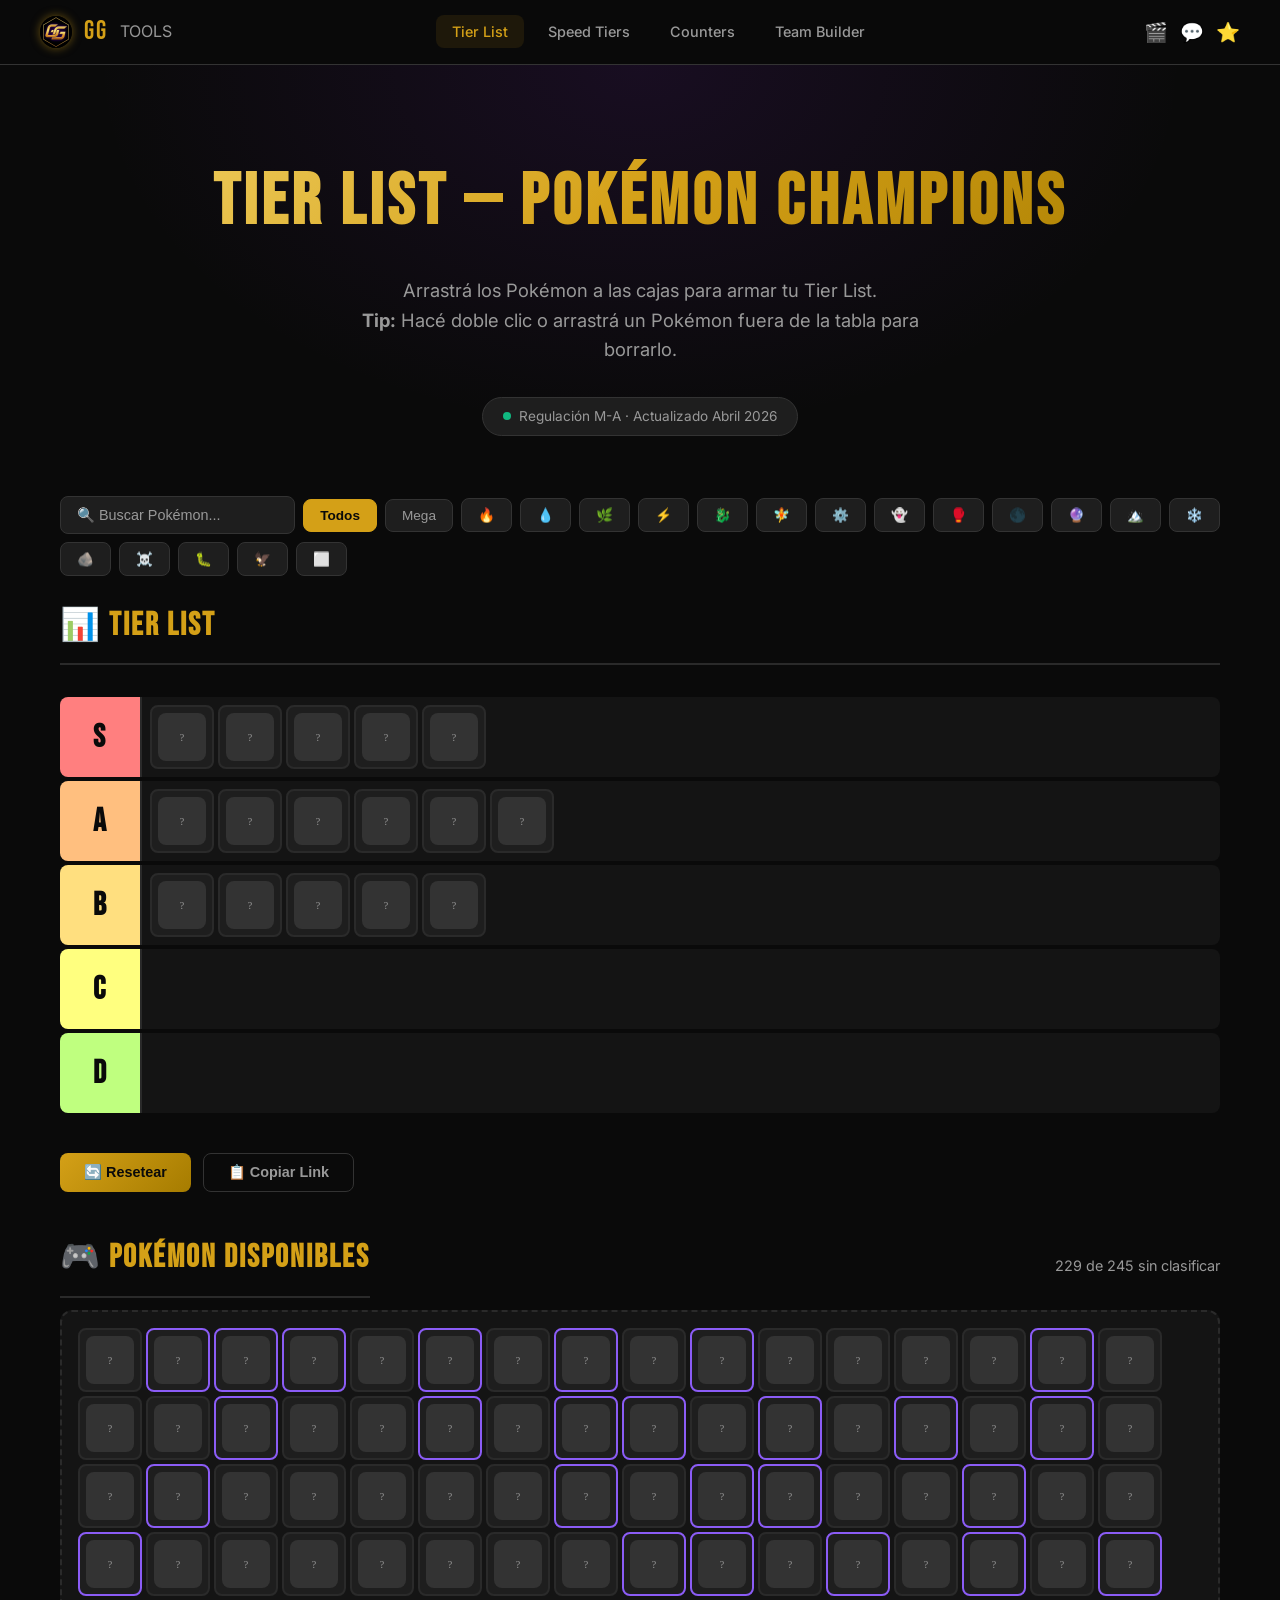
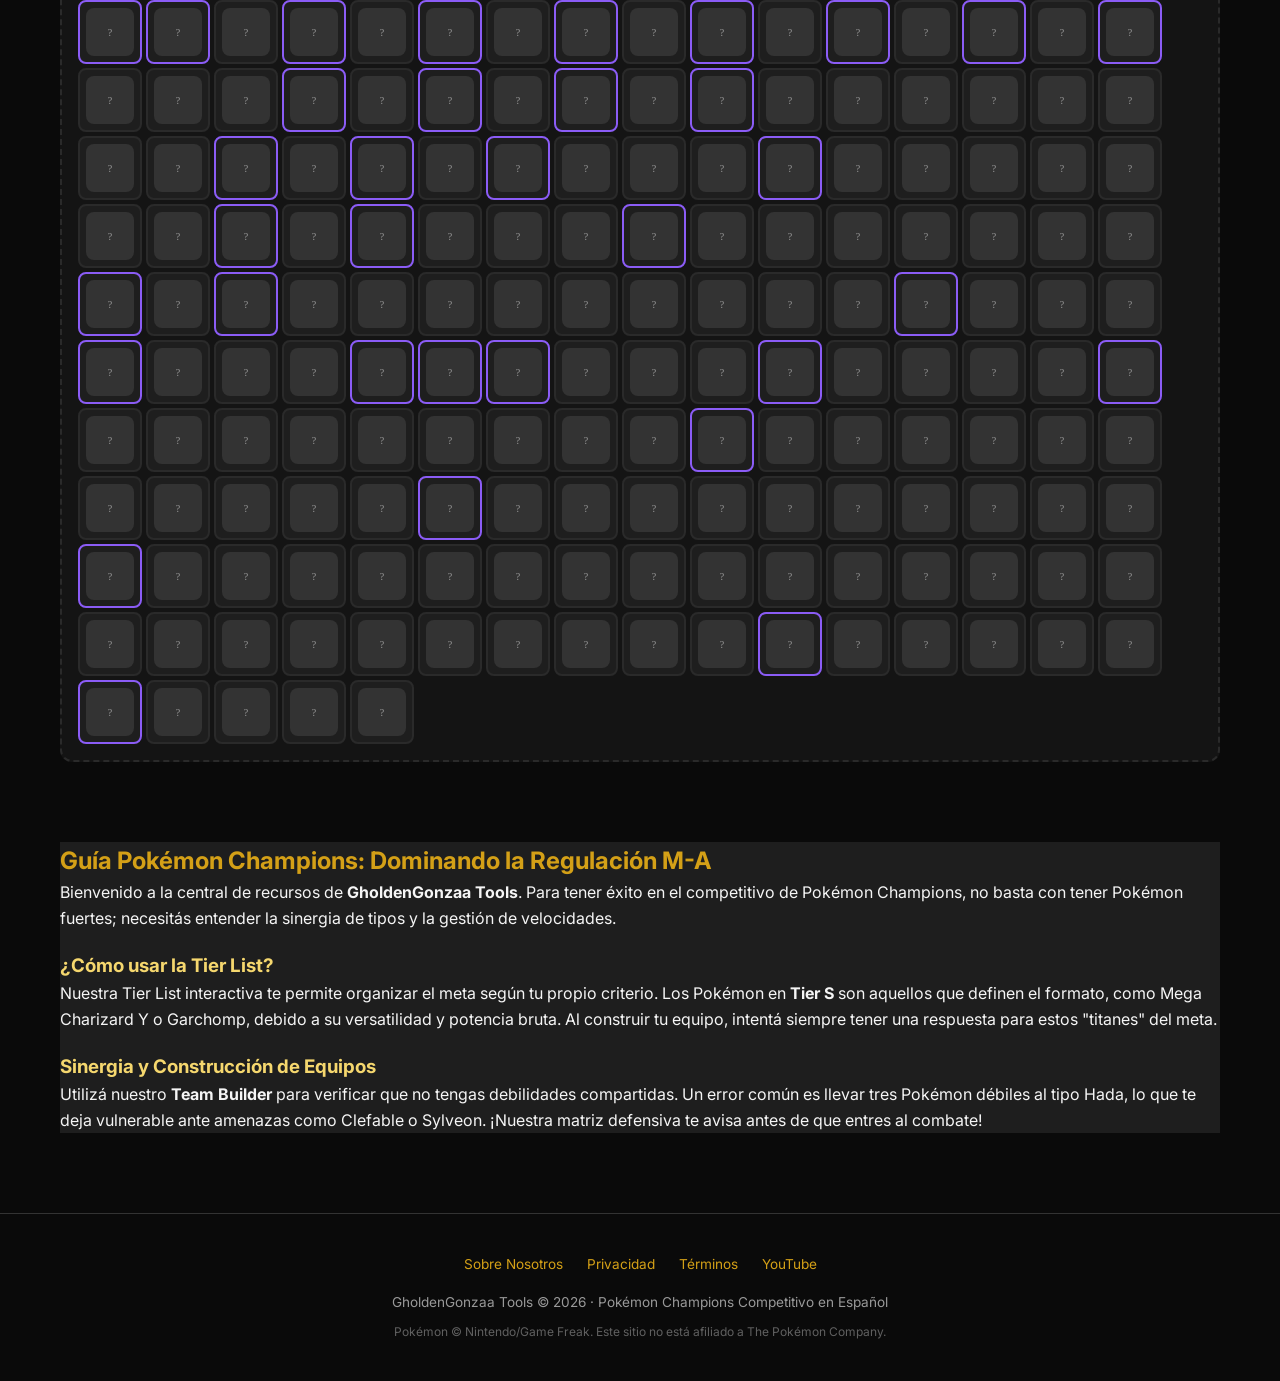
==== gholdengonzaa-tools/index.html @ 41df6e9a "Add files via upload" ====
<!DOCTYPE html>
<html lang="es">
<head>
  <meta charset="UTF-8">
  <meta name="viewport" content="width=device-width, initial-scale=1.0">
  <title>Tier List Pokémon Champions 2026 — Ranking Competitivo en Español | GholdenGonzaa</title>
  <meta name="description" content="Tier List actualizada de Pokémon Champions en español. Ranking competitivo de los mejores Pokémon y Megas del meta actual. Herramientas gratuitas por GholdenGonzaa.">
  <meta name="keywords" content="Pokemon Champions tier list, tier list español, Pokemon competitivo, mejores Pokemon Champions, mega evolutions ranking, GholdenGonzaa">
  <meta property="og:title" content="GholdenGonzaa Tools — Tier List Pokémon Champions">
  <meta property="og:description" content="Herramientas gratuitas de Pokémon Champions competitivo en español.">
  <meta property="og:type" content="website">
  <link rel="stylesheet" href="css/style.css">
</head>
<body>

  <!-- Navbar -->
  <nav class="navbar">
    <div class="navbar-inner">
      <a href="index.html" class="navbar-logo" style="gap: 12px;">
        <img src="assets/logo.png" alt="GG Logo" style="height: 32px; border-radius: 50%; box-shadow: 0 0 10px rgba(212,160,23,0.5);">
        GG <span>TOOLS</span>
      </a>
      <ul class="nav-links">
        <li><a href="index.html" class="active">Tier List</a></li>
        <li><a href="speed-calc.html">Speed Tiers</a></li>
        <li><a href="counters.html">Counters</a></li>
        <li><a href="teambuilder.html">Team Builder</a></li>
      </ul>
      <div class="nav-social">
        <a href="https://www.youtube.com/@gholdengonzaa" target="_blank" title="YouTube">🎬</a>
        <a href="https://discord.gg/K52eDVeh" target="_blank" title="Discord">💬</a>
        <a href="https://www.patreon.com/15868000/join" target="_blank" title="Patreon">⭐</a>
      </div>
    </div>
  </nav>

  <!-- Hero -->
  <section class="hero">
    <h1>TIER LIST — POKÉMON CHAMPIONS</h1>
    <p>Arrastrá los Pokémon a las cajas para armar tu Tier List. <br><strong>Tip:</strong> Hacé doble clic o arrastrá un Pokémon fuera de la tabla para borrarlo.</p>
    <div class="hero-badge"><span class="dot"></span> Regulación M-A · Actualizado Abril 2026</div>
  </section>

  <!-- Main Content -->
  <main class="container">

    <!-- Filters -->
    <div class="filters-bar" id="filters">
      <input type="text" class="search-input" id="searchInput" placeholder="🔍 Buscar Pokémon...">
      <button class="filter-btn active" data-filter="all">Todos</button>
      <button class="filter-btn" data-filter="mega">Mega</button>
      <button class="filter-btn" data-filter="fire">🔥</button>
      <button class="filter-btn" data-filter="water">💧</button>
      <button class="filter-btn" data-filter="grass">🌿</button>
      <button class="filter-btn" data-filter="electric">⚡</button>
      <button class="filter-btn" data-filter="dragon">🐉</button>
      <button class="filter-btn" data-filter="fairy">🧚</button>
      <button class="filter-btn" data-filter="steel">⚙️</button>
      <button class="filter-btn" data-filter="ghost">👻</button>
      <button class="filter-btn" data-filter="fighting">🥊</button>
      <button class="filter-btn" data-filter="dark">🌑</button>
      <button class="filter-btn" data-filter="psychic">🔮</button>
      <button class="filter-btn" data-filter="ground">🏔️</button>
      <button class="filter-btn" data-filter="ice">❄️</button>
      <button class="filter-btn" data-filter="rock">🪨</button>
      <button class="filter-btn" data-filter="poison">☠️</button>
      <button class="filter-btn" data-filter="bug">🐛</button>
      <button class="filter-btn" data-filter="flying">🦅</button>
      <button class="filter-btn" data-filter="normal">⬜</button>
    </div>

    <!-- Tier List -->
    <h2 class="section-title">📊 Tier List</h2>
    <div class="tier-container" id="tierContainer">
      <div class="tier-row">
        <div class="tier-label tier-s">S</div>
        <div class="tier-pokemon" id="tier-s" data-tier="s"></div>
      </div>
      <div class="tier-row">
        <div class="tier-label tier-a">A</div>
        <div class="tier-pokemon" id="tier-a" data-tier="a"></div>
      </div>
      <div class="tier-row">
        <div class="tier-label tier-b">B</div>
        <div class="tier-pokemon" id="tier-b" data-tier="b"></div>
      </div>
      <div class="tier-row">
        <div class="tier-label tier-c">C</div>
        <div class="tier-pokemon" id="tier-c" data-tier="c"></div>
      </div>
      <div class="tier-row">
        <div class="tier-label tier-d">D</div>
        <div class="tier-pokemon" id="tier-d" data-tier="d"></div>
      </div>
    </div>

    <!-- Export -->
    <div style="display:flex; gap:12px; margin-bottom:40px; flex-wrap:wrap;">
      <button class="btn btn-gold" id="btnReset">🔄 Resetear</button>
      <button class="btn btn-outline" id="btnShare">📋 Copiar Link</button>
    </div>

    <!-- Untiered Pool -->
    <div class="roster-pool-header">
      <h2 class="section-title" style="margin-bottom:0;">🎮 Pokémon Disponibles</h2>
      <span id="pokeCount" style="color:var(--text-muted); font-size:0.9rem;"></span>
    </div>
    <div class="roster-pool" id="rosterPool"></div>

    <!-- SEO Content Section -->
    <section class="docs-content" style="margin-top: 80px; text-align: left; background: var(--surface-2);">
      <h2 style="color:var(--gold);">Guía Pokémon Champions: Dominando la Regulación M-A</h2>
      <p>Bienvenido a la central de recursos de <strong>GholdenGonzaa Tools</strong>. Para tener éxito en el competitivo de Pokémon Champions, no basta con tener Pokémon fuertes; necesitás entender la sinergia de tipos y la gestión de velocidades.</p>
      <h3 style="color:var(--gold-light); margin-top:20px;">¿Cómo usar la Tier List?</h3>
      <p>Nuestra Tier List interactiva te permite organizar el meta según tu propio criterio. Los Pokémon en <strong>Tier S</strong> son aquellos que definen el formato, como Mega Charizard Y o Garchomp, debido a su versatilidad y potencia bruta. Al construir tu equipo, intentá siempre tener una respuesta para estos "titanes" del meta.</p>
      <h3 style="color:var(--gold-light); margin-top:20px;">Sinergia y Construcción de Equipos</h3>
      <p>Utilizá nuestro <strong>Team Builder</strong> para verificar que no tengas debilidades compartidas. Un error común es llevar tres Pokémon débiles al tipo Hada, lo que te deja vulnerable ante amenazas como Clefable o Sylveon. ¡Nuestra matriz defensiva te avisa antes de que entres al combate!</p>
    </section>

  </main>

  <!-- Footer -->
  <footer class="footer">
    <div class="footer-links">
      <a href="about.html">Sobre Nosotros</a>
      <a href="privacy.html">Privacidad</a>
      <a href="terms.html">Términos</a>
      <a href="https://www.youtube.com/@gholdengonzaa" target="_blank">YouTube</a>
    </div>
    <p>GholdenGonzaa Tools © 2026 · Pokémon Champions Competitivo en Español</p>
    <p style="margin-top:8px; font-size:0.75rem; opacity:0.6;">Pokémon © Nintendo/Game Freak. Este sitio no está afiliado a The Pokémon Company.</p>
  </footer>

  <script src="js/data.js"></script>
  <script src="js/common.js"></script>
  <script src="js/tierlist.js"></script>
</body>
</html>
---- gholdengonzaa-tools/css/style.css ----
/* =====================================================
   GHOLDENGONZAA TOOLS — Design System
   Palette: Gold #D4A017 | Violet #6B21A8 | Black #0A0A0A
   ===================================================== */

@import url('https://fonts.googleapis.com/css2?family=Bebas+Neue&family=Inter:wght@400;500;600;700&family=Oswald:wght@400;500;600;700&display=swap');

/* === CSS Variables === */
:root {
  --gold: #D4A017;
  --gold-light: #F5D76E;
  --gold-dark: #A67C00;
  --violet: #6B21A8;
  --violet-light: #8B5CF6;
  --violet-dark: #4A0080;
  --black: #0A0A0A;
  --surface: #141414;
  --surface-2: #1E1E1E;
  --surface-3: #2A2A2A;
  --border: #333;
  --text: #F5F5F5;
  --text-muted: #999;
  --emerald: #10B981;
  --red: #EF4444;
  --font-display: 'Bebas Neue', 'Oswald', sans-serif;
  --font-body: 'Inter', system-ui, sans-serif;
  --radius: 12px;
  --radius-sm: 8px;
  --shadow: 0 4px 24px rgba(0,0,0,0.5);
  --shadow-gold: 0 0 20px rgba(212,160,23,0.15);
  --transition: 0.25s cubic-bezier(0.4, 0, 0.2, 1);
}

/* === Reset & Base === */
*, *::before, *::after { box-sizing: border-box; margin: 0; padding: 0; }

html { scroll-behavior: smooth; }

body {
  font-family: var(--font-body);
  background: var(--black);
  color: var(--text);
  line-height: 1.6;
  min-height: 100vh;
  overflow-x: hidden;
}

a { color: var(--gold); text-decoration: none; transition: color var(--transition); }
a:hover { color: var(--gold-light); }

img { max-width: 100%; display: block; }

/* === Layout === */
.container { max-width: 1200px; margin: 0 auto; padding: 0 20px; }

/* === Header / Navbar === */
.navbar {
  position: sticky; top: 0; z-index: 100;
  background: rgba(10,10,10,0.92);
  backdrop-filter: blur(16px);
  border-bottom: 1px solid var(--border);
  padding: 0 20px;
}
.navbar-inner {
  max-width: 1200px; margin: 0 auto;
  display: flex; align-items: center; justify-content: space-between;
  height: 64px;
}
.navbar-logo {
  font-family: var(--font-display);
  font-size: 1.6rem; letter-spacing: 2px;
  color: var(--gold);
  display: flex; align-items: center; gap: 10px;
}
.navbar-logo span { color: var(--text); font-size: 1rem; letter-spacing: 0; font-family: var(--font-body); opacity: 0.6; }
.nav-links { display: flex; gap: 8px; list-style: none; }
.nav-links a {
  padding: 8px 16px; border-radius: var(--radius-sm);
  color: var(--text-muted); font-weight: 500; font-size: 0.9rem;
  transition: all var(--transition);
}
.nav-links a:hover, .nav-links a.active {
  color: var(--gold); background: rgba(212,160,23,0.1);
}
.nav-social { display: flex; gap: 12px; }
.nav-social a { color: var(--text-muted); font-size: 1.2rem; }
.nav-social a:hover { color: var(--gold); }

/* === Hero Section === */
.hero {
  text-align: center; padding: 80px 20px 60px;
  background: radial-gradient(ellipse at center top, rgba(107,33,168,0.15) 0%, transparent 60%);
}
.hero h1 {
  font-family: var(--font-display);
  font-size: clamp(2.5rem, 6vw, 4.5rem);
  letter-spacing: 4px;
  background: linear-gradient(135deg, var(--gold-light), var(--gold), var(--gold-dark));
  -webkit-background-clip: text; -webkit-text-fill-color: transparent;
  background-clip: text;
  margin-bottom: 16px;
}
.hero p { color: var(--text-muted); font-size: 1.15rem; max-width: 600px; margin: 0 auto 32px; }
.hero-badge {
  display: inline-flex; align-items: center; gap: 8px;
  background: var(--surface-2); border: 1px solid var(--border);
  padding: 8px 20px; border-radius: 50px;
  font-size: 0.85rem; color: var(--text-muted);
}
.hero-badge .dot { width: 8px; height: 8px; border-radius: 50%; background: var(--emerald); animation: pulse 2s infinite; }
@keyframes pulse { 0%,100% { opacity: 1; } 50% { opacity: 0.4; } }

/* === Section Titles === */
.section-title {
  font-family: var(--font-display);
  font-size: 2rem; letter-spacing: 2px;
  color: var(--gold);
  margin-bottom: 32px;
  padding-bottom: 12px;
  border-bottom: 2px solid var(--surface-3);
}

/* === Tier List === */
.tier-container { display: flex; flex-direction: column; gap: 4px; margin-bottom: 40px; }
.tier-row {
  display: flex; align-items: stretch; min-height: 80px;
  border-radius: var(--radius-sm); overflow: hidden;
  background: var(--surface);
}
.tier-label {
  width: 80px; min-width: 80px;
  display: flex; align-items: center; justify-content: center;
  font-family: var(--font-display);
  font-size: 2rem; letter-spacing: 2px;
  color: var(--black); font-weight: 700;
}
.tier-label.tier-s { background: #FF7F7F; }
.tier-label.tier-a { background: #FFBF7F; }
.tier-label.tier-b { background: #FFDF7F; }
.tier-label.tier-c { background: #FFFF7F; }
.tier-label.tier-d { background: #BFFF7F; }
.tier-label.tier-e { background: #7FFF7F; }

.tier-pokemon {
  flex: 1; display: flex; flex-wrap: wrap; align-items: center;
  padding: 8px; gap: 4px;
  min-height: 80px;
  border-left: 2px solid var(--surface-3);
}

/* === Pokémon Card (in tier list & roster) === */
.poke-card {
  width: 64px; height: 64px;
  background: var(--surface-2);
  border: 2px solid var(--surface-3);
  border-radius: var(--radius-sm);
  display: flex; align-items: center; justify-content: center;
  cursor: grab; position: relative;
  transition: all var(--transition);
}
.poke-card:hover {
  border-color: var(--gold);
  box-shadow: var(--shadow-gold);
  transform: scale(1.1);
  z-index: 10;
}
.poke-card img { width: 48px; height: 48px; image-rendering: pixelated; }
.poke-card.mega { border-color: var(--violet-light); }
.poke-card.mega:hover { border-color: var(--violet); box-shadow: 0 0 20px rgba(139,92,246,0.3); }

/* Tooltip */
.poke-tooltip {
  display: none; position: absolute; bottom: calc(100% + 8px); left: 50%;
  transform: translateX(-50%);
  background: var(--surface-2); border: 1px solid var(--border);
  border-radius: var(--radius-sm); padding: 8px 12px;
  white-space: nowrap; z-index: 100;
  font-size: 0.8rem; pointer-events: none;
  box-shadow: var(--shadow);
}
.poke-card:hover .poke-tooltip { display: block; }
.poke-tooltip .name { font-weight: 700; color: var(--gold); }

/* === Roster (untiered pool) === */
.roster-pool {
  background: var(--surface);
  border: 2px dashed var(--surface-3);
  border-radius: var(--radius);
  padding: 16px; min-height: 120px;
  display: flex; flex-wrap: wrap; gap: 4px;
  align-items: flex-start; align-content: flex-start;
}
.roster-pool-header {
  display: flex; justify-content: space-between; align-items: center;
  margin-bottom: 12px;
}

/* === Filters / Search === */
.filters-bar {
  display: flex; flex-wrap: wrap; gap: 8px;
  margin-bottom: 24px; align-items: center;
}
.search-input {
  background: var(--surface-2); border: 1px solid var(--border);
  border-radius: var(--radius-sm); padding: 10px 16px;
  color: var(--text); font-size: 0.9rem;
  flex: 1; min-width: 200px;
  transition: border-color var(--transition);
}
.search-input:focus { outline: none; border-color: var(--gold); }
.search-input::placeholder { color: var(--text-muted); }

.filter-btn {
  background: var(--surface-2); border: 1px solid var(--border);
  border-radius: var(--radius-sm); padding: 8px 16px;
  color: var(--text-muted); cursor: pointer; font-size: 0.85rem;
  transition: all var(--transition);
}
.filter-btn:hover { border-color: var(--gold); color: var(--gold); }
.filter-btn.active { background: var(--gold); color: var(--black); border-color: var(--gold); font-weight: 600; }

/* === Type Badges === */
.type-badge {
  display: inline-block; padding: 2px 8px; border-radius: 4px;
  font-size: 0.7rem; font-weight: 700; text-transform: uppercase;
  letter-spacing: 0.5px; color: #fff;
}
.type-normal { background: #A8A878; } .type-fire { background: #F08030; }
.type-water { background: #6890F0; } .type-electric { background: #F8D030; color: #333; }
.type-grass { background: #78C850; } .type-ice { background: #98D8D8; color: #333; }
.type-fighting { background: #C03028; } .type-poison { background: #A040A0; }
.type-ground { background: #E0C068; color: #333; } .type-flying { background: #A890F0; }
.type-psychic { background: #F85888; } .type-bug { background: #A8B820; }
.type-rock { background: #B8A038; } .type-ghost { background: #705898; }
.type-dragon { background: #7038F8; } .type-dark { background: #705848; }
.type-steel { background: #B8B8D0; color: #333; } .type-fairy { background: #EE99AC; }

/* === Buttons === */
.btn {
  display: inline-flex; align-items: center; gap: 8px;
  padding: 10px 24px; border-radius: var(--radius-sm);
  font-weight: 600; font-size: 0.9rem; cursor: pointer;
  border: none; transition: all var(--transition);
}
.btn-gold {
  background: linear-gradient(135deg, var(--gold), var(--gold-dark));
  color: var(--black);
}
.btn-gold:hover { box-shadow: var(--shadow-gold); transform: translateY(-1px); }
.btn-outline {
  background: transparent; border: 1px solid var(--border);
  color: var(--text-muted);
}
.btn-outline:hover { border-color: var(--gold); color: var(--gold); }

/* === Footer === */
.footer {
  margin-top: 80px; padding: 40px 20px;
  border-top: 1px solid var(--border);
  text-align: center; color: var(--text-muted); font-size: 0.85rem;
}
.footer a { color: var(--gold); }
.footer-links { display: flex; justify-content: center; gap: 24px; margin-bottom: 16px; }

/* === Responsive === */
@media (max-width: 768px) {
  .navbar-inner { flex-wrap: wrap; height: auto; padding: 12px 0; gap: 8px; }
  .nav-links { width: 100%; justify-content: center; }
  .nav-social { display: none; }
  .tier-label { width: 50px; min-width: 50px; font-size: 1.5rem; }
  .poke-card { width: 48px; height: 48px; }
  .poke-card img { width: 36px; height: 36px; }
  .filters-bar { flex-direction: row; justify-content: center; }
}

/* === Animations === */
@keyframes fadeIn { from { opacity: 0; transform: translateY(10px); } to { opacity: 1; transform: translateY(0); } }
.fade-in { animation: fadeIn 0.4s ease-out; }

/* === Scrollbar === */
::-webkit-scrollbar { width: 8px; }
::-webkit-scrollbar-track { background: var(--black); }
::-webkit-scrollbar-thumb { background: var(--surface-3); border-radius: 4px; }
::-webkit-scrollbar-thumb:hover { background: var(--gold-dark); }

/* === Mega Toggle Button === */
.mega-btn {
  position: absolute;
  top: 4px;
  left: 4px;
  background: var(--violet);
  border: 1px solid var(--violet-light);
  border-radius: 12px;
  width: auto;
  padding: 2px 6px;
  height: 24px;
  cursor: pointer;
  color: white;
  display: flex;
  align-items: center;
  justify-content: center;
  box-shadow: 0 0 5px rgba(139,92,246,0.8);
  font-size: 12px;
  z-index: 5;
  transition: all 0.2s;
}
.mega-btn:hover {
  transform: scale(1.2);
  background: var(--gold);
  border-color: white;
}
.team-slot.mega-active {
  border-color: var(--violet);
  box-shadow: inset 0 0 10px rgba(139,92,246,0.2);
}

/* === Scroll to Top Button === */
.scroll-top-btn {
  position: fixed;
  bottom: 30px;
  right: 30px;
  width: 50px;
  height: 50px;
  background: var(--gold);
  color: var(--black);
  border: none;
  border-radius: 50%;
  cursor: pointer;
  display: flex;
  align-items: center;
  justify-content: center;
  font-size: 1.5rem;
  box-shadow: 0 4px 15px rgba(0,0,0,0.5);
  z-index: 1000;
  transition: all 0.3s;
  opacity: 0;
  pointer-events: none;
}
.scroll-top-btn.visible {
  opacity: 1;
  pointer-events: auto;
  transform: translateY(0);
}
.scroll-top-btn:hover {
  background: white;
  transform: scale(1.1);
}
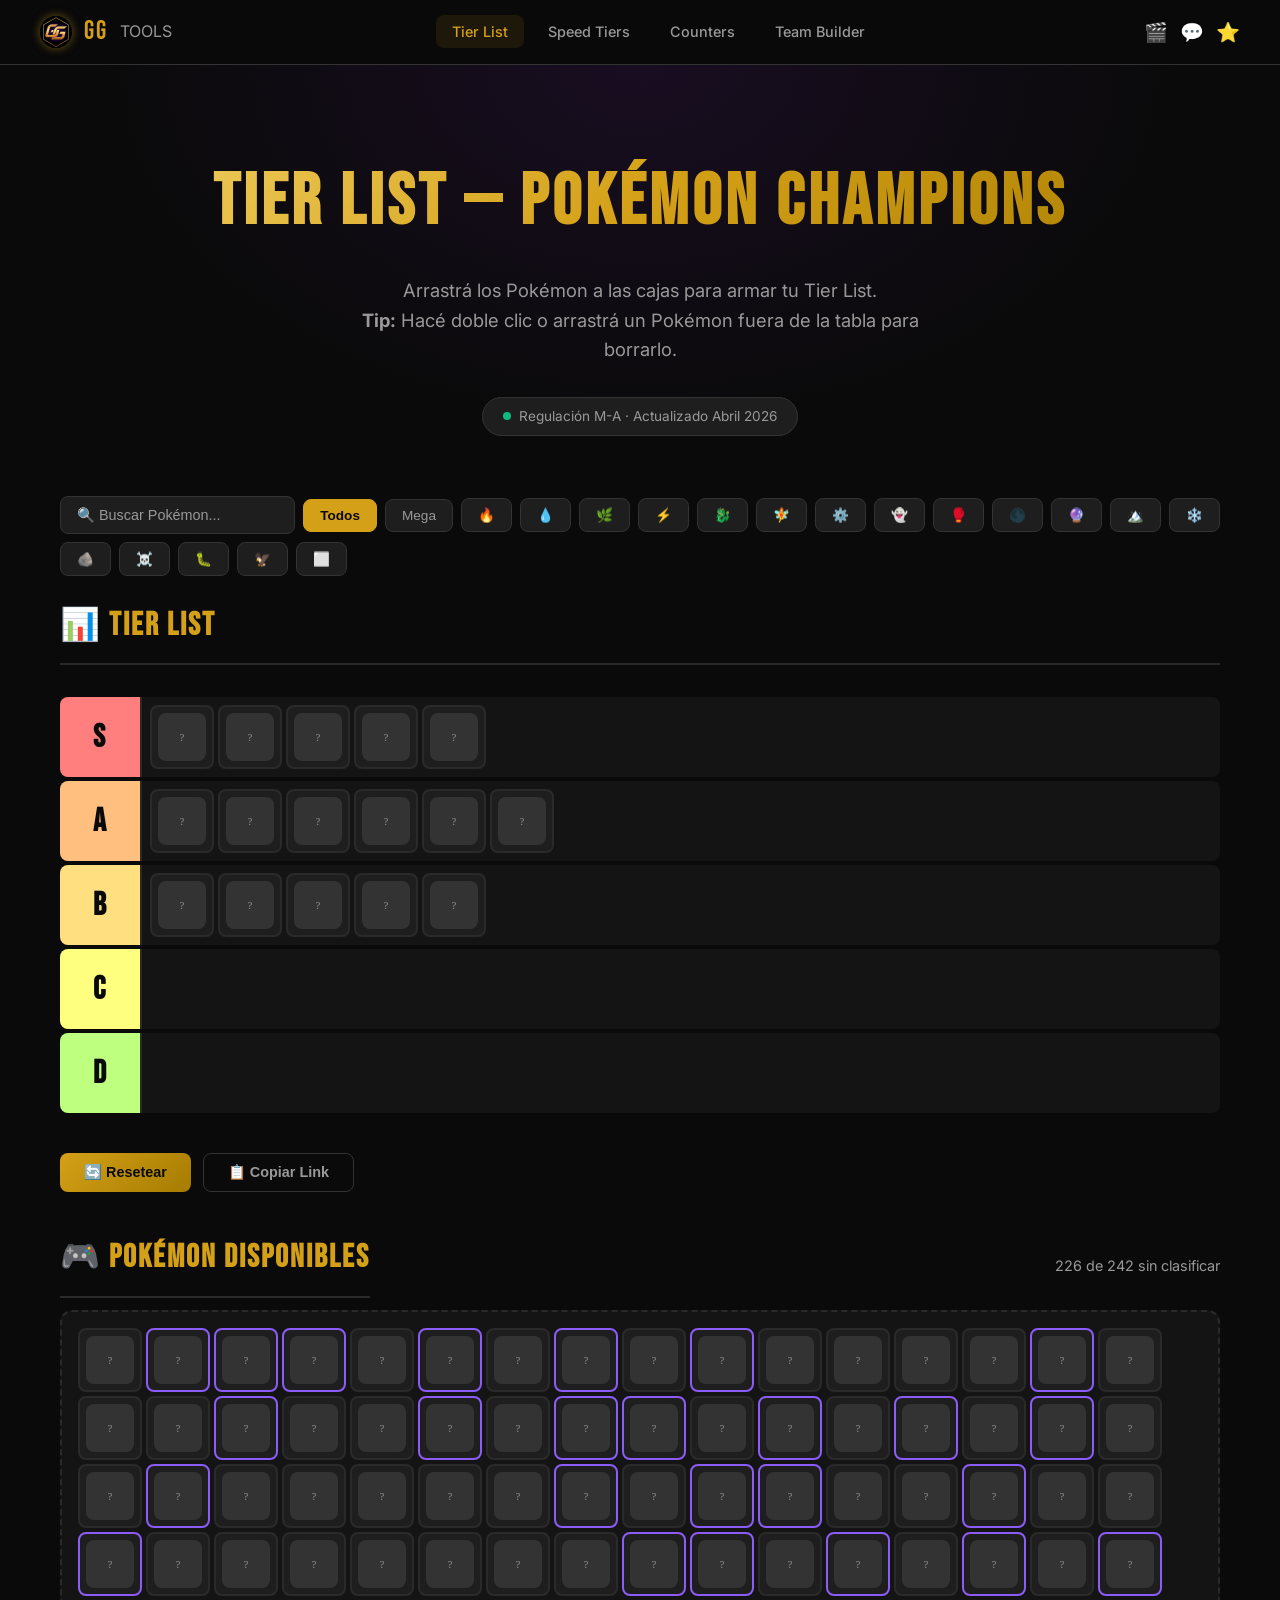
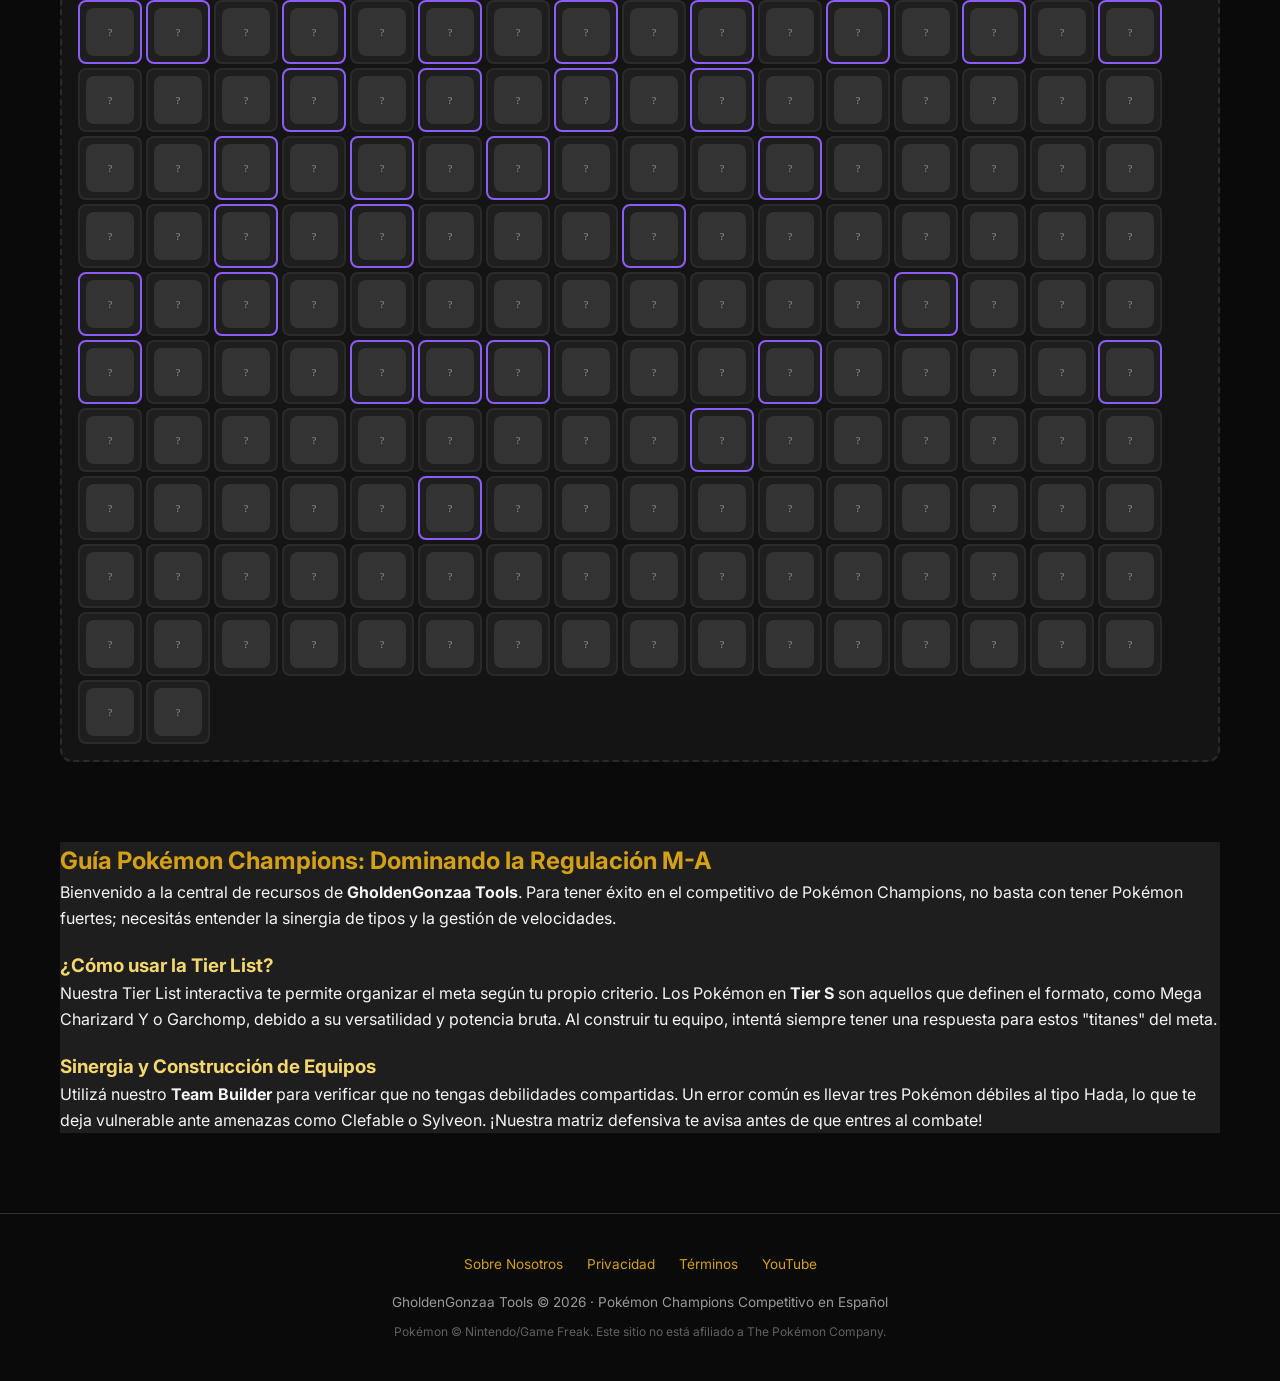
==== commit 708e9600: "Add files via upload" ====
--- a/gholdengonzaa-tools/index.html
+++ b/gholdengonzaa-tools/index.html
@@ -3,6 +3,8 @@
 <head>
   <meta charset="UTF-8">
   <meta name="viewport" content="width=device-width, initial-scale=1.0">
+  <link rel="icon" type="image/png" href="/assets/logo.png">
+  <link rel="shortcut icon" href="/assets/logo.png">
   <title>Tier List Pokémon Champions 2026 — Ranking Competitivo en Español | GholdenGonzaa</title>
   <meta name="description" content="Tier List actualizada de Pokémon Champions en español. Ranking competitivo de los mejores Pokémon y Megas del meta actual. Herramientas gratuitas por GholdenGonzaa.">
   <meta name="keywords" content="Pokemon Champions tier list, tier list español, Pokemon competitivo, mejores Pokemon Champions, mega evolutions ranking, GholdenGonzaa">
@@ -10,6 +12,8 @@
   <meta property="og:description" content="Herramientas gratuitas de Pokémon Champions competitivo en español.">
   <meta property="og:type" content="website">
   <link rel="stylesheet" href="css/style.css">
+  <script async src="https://pagead2.googlesyndication.com/pagead/js/adsbygoogle.js?client=ca-pub-9476094296112630"
+     crossorigin="anonymous"></script>
 </head>
 <body>
 
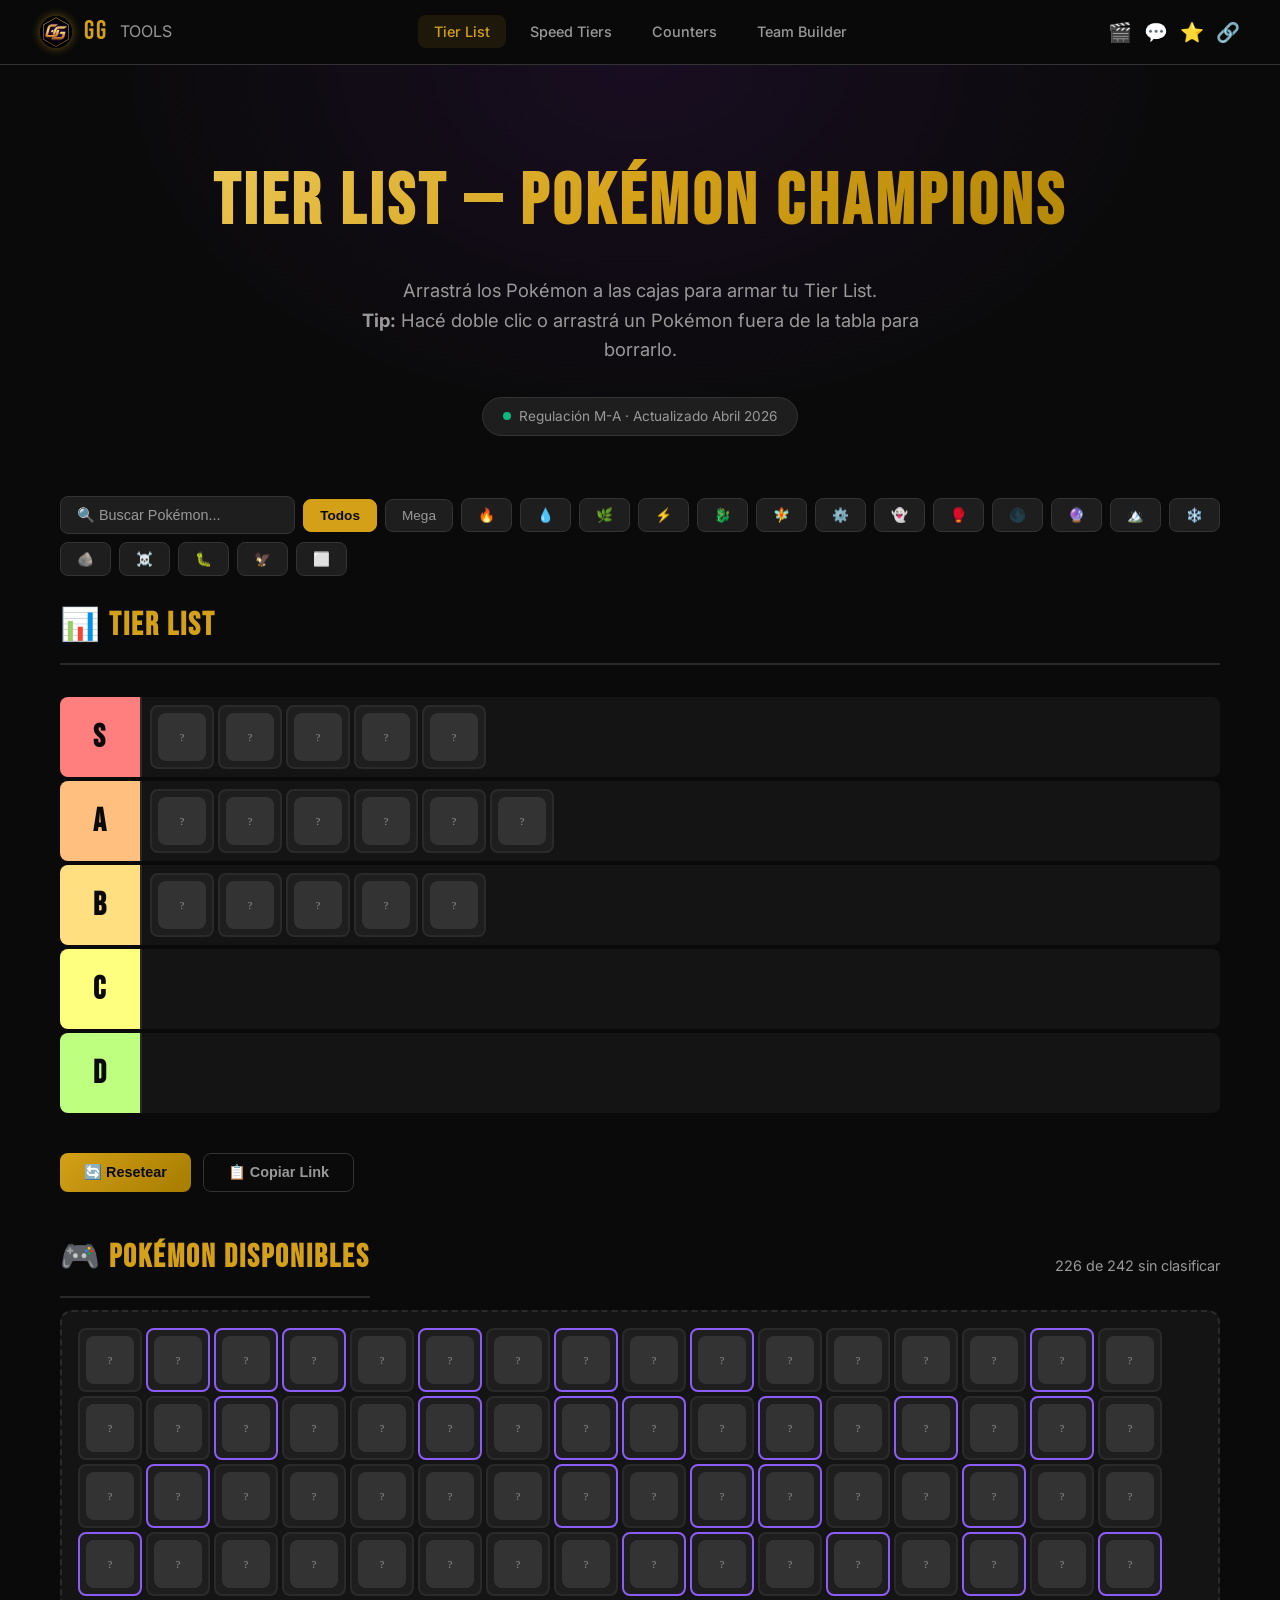
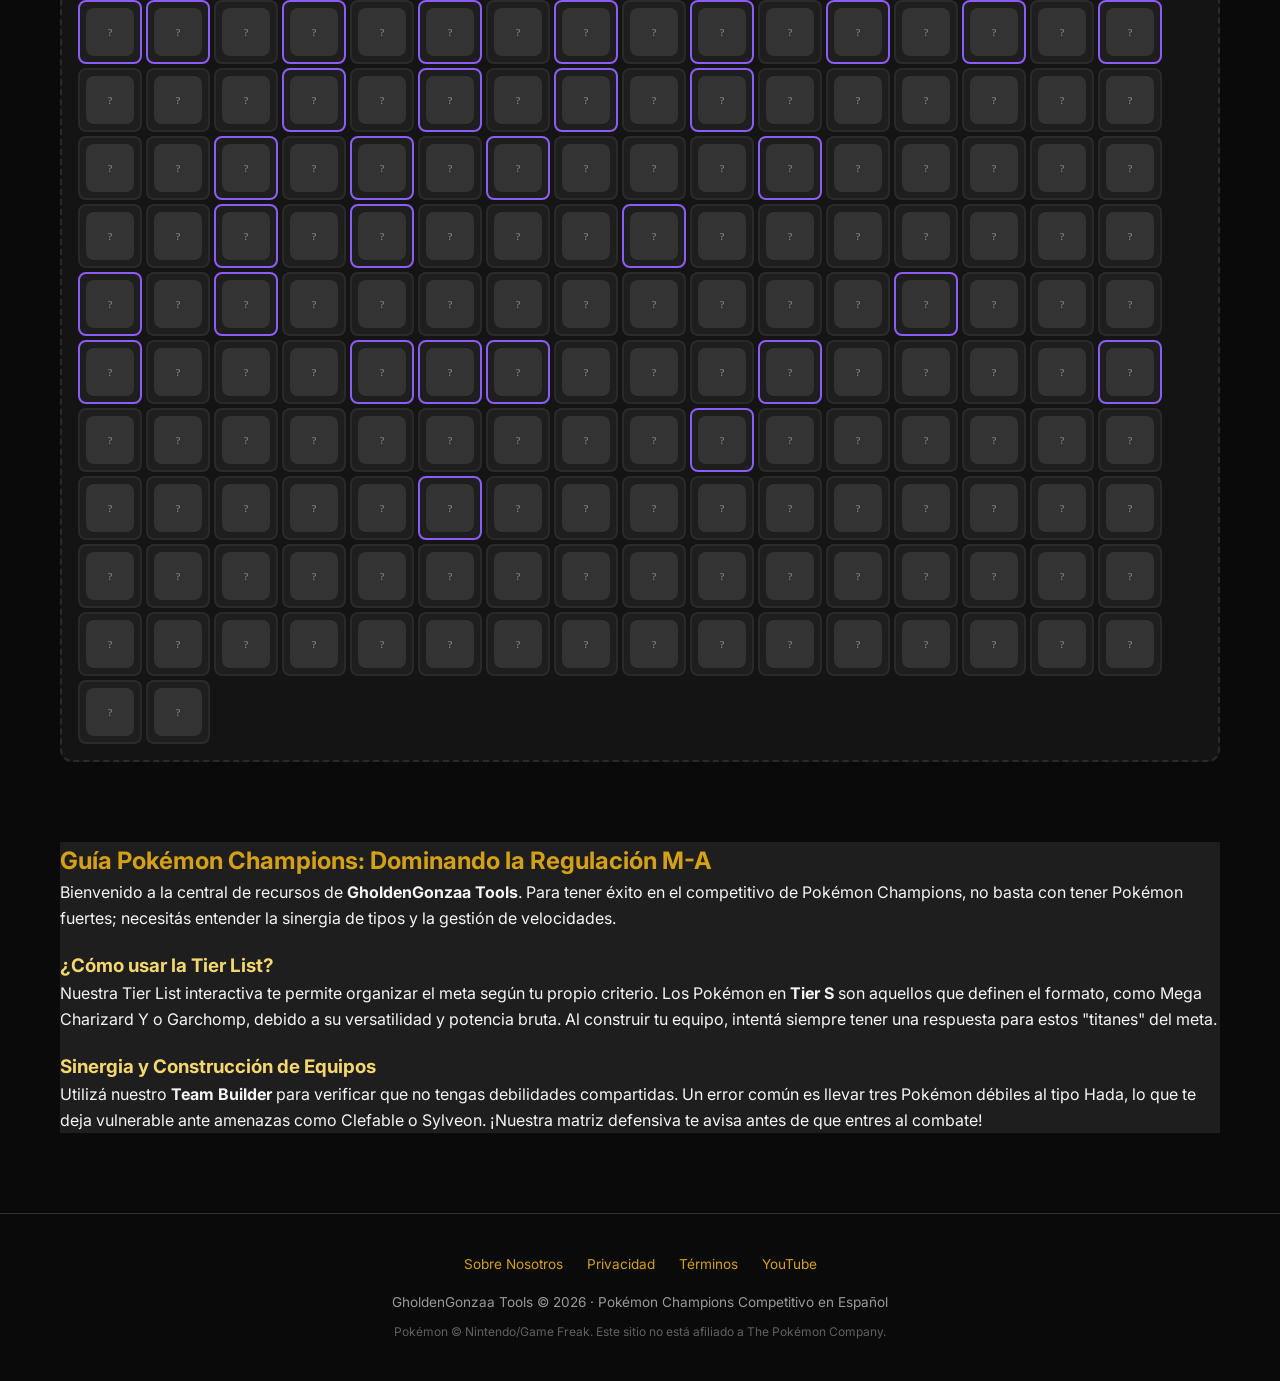
==== commit c27edac9: "Add files via upload" ====
--- a/gholdengonzaa-tools/index.html
+++ b/gholdengonzaa-tools/index.html
@@ -31,9 +31,10 @@
         <li><a href="teambuilder.html">Team Builder</a></li>
       </ul>
       <div class="nav-social">
-        <a href="https://www.youtube.com/@gholdengonzaa" target="_blank" title="YouTube">🎬</a>
+        <a href="https://www.youtube.com/channel/UCk_cRnqOCeWTSwmQooW19sA" target="_blank" title="YouTube">🎬</a>
         <a href="https://discord.gg/K52eDVeh" target="_blank" title="Discord">💬</a>
         <a href="https://www.patreon.com/15868000/join" target="_blank" title="Patreon">⭐</a>
+        <a href="links.html" title="Todos mis enlaces">🔗</a>
       </div>
     </div>
   </nav>
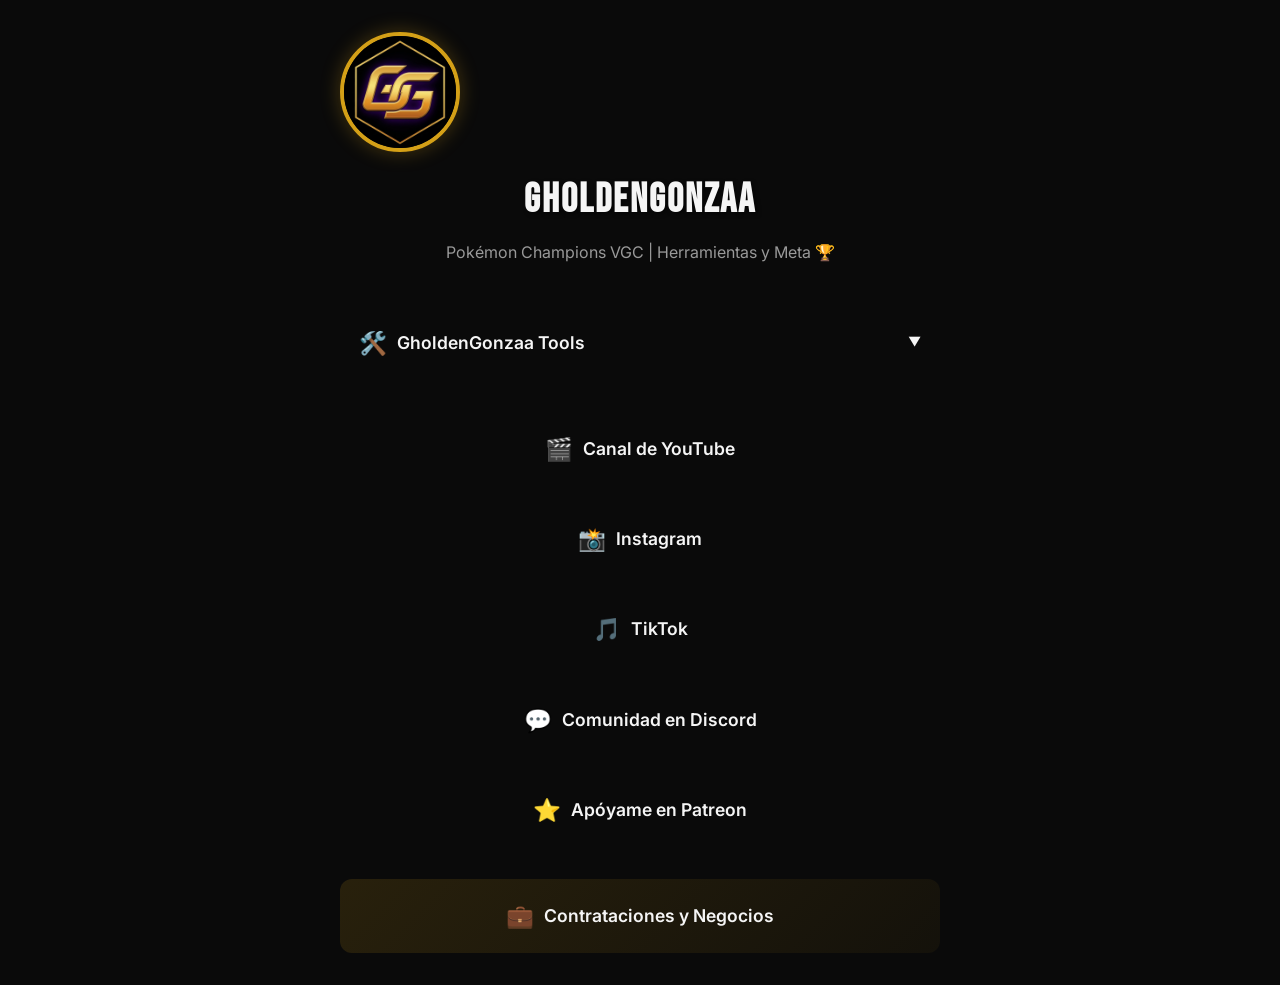
==== commit 6d6aff38: "Add files via upload" ====
--- a/gholdengonzaa-tools/index.html
+++ b/gholdengonzaa-tools/index.html
@@ -1,143 +1,223 @@
 <!DOCTYPE html>
 <html lang="es">
 <head>
-  <meta charset="UTF-8">
-  <meta name="viewport" content="width=device-width, initial-scale=1.0">
-  <link rel="icon" type="image/png" href="/assets/logo.png">
-  <link rel="shortcut icon" href="/assets/logo.png">
-  <title>Tier List Pokémon Champions 2026 — Ranking Competitivo en Español | GholdenGonzaa</title>
-  <meta name="description" content="Tier List actualizada de Pokémon Champions en español. Ranking competitivo de los mejores Pokémon y Megas del meta actual. Herramientas gratuitas por GholdenGonzaa.">
-  <meta name="keywords" content="Pokemon Champions tier list, tier list español, Pokemon competitivo, mejores Pokemon Champions, mega evolutions ranking, GholdenGonzaa">
-  <meta property="og:title" content="GholdenGonzaa Tools — Tier List Pokémon Champions">
-  <meta property="og:description" content="Herramientas gratuitas de Pokémon Champions competitivo en español.">
-  <meta property="og:type" content="website">
-  <link rel="stylesheet" href="css/style.css">
-  <script async src="https://pagead2.googlesyndication.com/pagead/js/adsbygoogle.js?client=ca-pub-9476094296112630"
-     crossorigin="anonymous"></script>
+    <meta charset="UTF-8">
+    <meta name="viewport" content="width=device-width, initial-scale=1.0">
+    <title>GholdenGonzaa | Enlaces Oficiales</title>
+    
+    <!-- Meta SEO -->
+    <meta name="description" content="Enlaces oficiales de GholdenGonzaa. Pokémon Champions VGC, YouTube, Discord y Patreon.">
+    
+    <!-- Favicon -->
+    <link rel="icon" type="image/png" href="assets/logo.png">
+    <link rel="shortcut icon" href="assets/logo.png" type="image/x-icon">
+    
+    <!-- Fonts -->
+    <link href="https://fonts.googleapis.com/css2?family=Bebas+Neue&family=Inter:wght@400;600;800&display=swap" rel="stylesheet">
+    
+    <!-- Core Styles -->
+    <link rel="stylesheet" href="css/style.css">
+    
+    <style>
+        body {
+            display: flex;
+            flex-direction: column;
+            align-items: center;
+            min-height: 100vh;
+            padding: 2rem 1rem;
+            background-image: radial-gradient(circle at 50% 0%, var(--surface-1), var(--bg-color) 70%);
+        }
+        
+        .linktree-container {
+            width: 100%;
+            max-width: 600px;
+            text-align: center;
+            animation: fadeIn 0.5s ease-out;
+        }
+
+        .profile-section {
+            margin-bottom: 2.5rem;
+        }
+
+        .profile-img {
+            width: 120px;
+            height: 120px;
+            border-radius: 50%;
+            object-fit: cover;
+            border: 4px solid var(--gold);
+            box-shadow: 0 0 20px rgba(212, 160, 23, 0.3);
+            margin-bottom: 1rem;
+        }
+
+        .profile-name {
+            font-family: 'Bebas Neue', sans-serif;
+            font-size: 2.5rem;
+            color: var(--white);
+            margin: 0;
+            letter-spacing: 2px;
+            text-shadow: 2px 2px 4px rgba(0,0,0,0.5);
+        }
+
+        .profile-bio {
+            color: var(--text-muted);
+            font-size: 1rem;
+            margin-top: 0.5rem;
+        }
+
+        .links-wrapper {
+            display: flex;
+            flex-direction: column;
+            gap: 1rem;
+        }
+
+        .link-card {
+            display: flex;
+            align-items: center;
+            justify-content: center;
+            width: 100%;
+            padding: 1.2rem;
+            background: var(--surface-1);
+            border: 1px solid var(--border-color);
+            border-radius: var(--radius);
+            color: var(--white);
+            text-decoration: none;
+            font-weight: 600;
+            font-size: 1.1rem;
+            transition: all 0.2s ease;
+            position: relative;
+            overflow: hidden;
+        }
+
+        .link-card:hover {
+            transform: translateY(-3px);
+            background: var(--surface-2);
+            border-color: var(--gold);
+            box-shadow: 0 5px 15px rgba(212, 160, 23, 0.15);
+            color: var(--gold);
+        }
+
+        .link-card::before {
+            content: '';
+            position: absolute;
+            top: 0;
+            left: 0;
+            width: 4px;
+            height: 100%;
+            background: var(--gold);
+            transform: scaleY(0);
+            transition: transform 0.2s ease;
+            transform-origin: bottom;
+        }
+
+        .link-card:hover::before {
+            transform: scaleY(1);
+        }
+        
+        .link-card-special {
+            background: linear-gradient(135deg, rgba(212, 160, 23, 0.15) 0%, rgba(212, 160, 23, 0.05) 100%);
+            border-color: rgba(212, 160, 23, 0.4);
+            margin-top: 1rem;
+        }
+        
+        .link-card-special:hover {
+            background: linear-gradient(135deg, rgba(212, 160, 23, 0.25) 0%, rgba(212, 160, 23, 0.1) 100%);
+        }
+
+        .icon {
+            font-size: 1.4rem;
+            margin-right: 10px;
+        }
+
+        /* Accordion de herramientas */
+        .tools-toggle {
+            cursor: pointer;
+            user-select: none;
+        }
+        .tools-toggle .arrow {
+            margin-left: auto;
+            transition: transform 0.2s ease;
+            font-size: 0.8rem;
+        }
+        .tools-toggle.open .arrow {
+            transform: rotate(180deg);
+        }
+        .tools-submenu {
+            max-height: 0;
+            overflow: hidden;
+            transition: max-height 0.3s ease;
+            display: flex;
+            flex-direction: column;
+            gap: 0.5rem;
+            padding-left: 1.5rem;
+        }
+        .tools-submenu.open {
+            max-height: 400px;
+            margin-top: 0.5rem;
+        }
+        .tools-submenu .link-card {
+            padding: 0.8rem 1rem;
+            font-size: 0.95rem;
+            background: var(--surface-2);
+            border-color: transparent;
+        }
+
+        @keyframes fadeIn {
+            from { opacity: 0; transform: translateY(20px); }
+            to { opacity: 1; transform: translateY(0); }
+        }
+    </style>
 </head>
 <body>
 
-  <!-- Navbar -->
-  <nav class="navbar">
-    <div class="navbar-inner">
-      <a href="index.html" class="navbar-logo" style="gap: 12px;">
-        <img src="assets/logo.png" alt="GG Logo" style="height: 32px; border-radius: 50%; box-shadow: 0 0 10px rgba(212,160,23,0.5);">
-        GG <span>TOOLS</span>
-      </a>
-      <ul class="nav-links">
-        <li><a href="index.html" class="active">Tier List</a></li>
-        <li><a href="speed-calc.html">Speed Tiers</a></li>
-        <li><a href="counters.html">Counters</a></li>
-        <li><a href="teambuilder.html">Team Builder</a></li>
-      </ul>
-      <div class="nav-social">
-        <a href="https://www.youtube.com/channel/UCk_cRnqOCeWTSwmQooW19sA" target="_blank" title="YouTube">🎬</a>
-        <a href="https://discord.gg/K52eDVeh" target="_blank" title="Discord">💬</a>
-        <a href="https://www.patreon.com/15868000/join" target="_blank" title="Patreon">⭐</a>
-        <a href="links.html" title="Todos mis enlaces">🔗</a>
-      </div>
+    <div class="linktree-container">
+        
+        <div class="profile-section">
+            <!-- Podes cambiar esta imagen por otra si preferís -->
+            <img src="assets/logo.png" alt="GholdenGonzaa" class="profile-img">
+            <h1 class="profile-name">GHOLDENGONZAA</h1>
+            <p class="profile-bio">Pokémon Champions VGC | Herramientas y Meta 🏆</p>
+        </div>
+
+        <div class="links-wrapper">
+            
+            <div class="link-card tools-toggle" onclick="this.classList.toggle('open'); document.getElementById('toolsMenu').classList.toggle('open');">
+                <span class="icon">🛠️</span> GholdenGonzaa Tools
+                <span class="arrow">▼</span>
+            </div>
+            <div id="toolsMenu" class="tools-submenu">
+                <a href="tierlist.html" class="link-card">📊 Tier List</a>
+                <a href="speed-calc.html" class="link-card">⚡ Speed Tiers</a>
+                <a href="counters.html" class="link-card">🎯 Counters</a>
+                <a href="teambuilder.html" class="link-card">🧩 Team Builder</a>
+            </div>
+            
+            <a href="https://www.youtube.com/channel/UCk_cRnqOCeWTSwmQooW19sA" target="_blank" rel="noopener noreferrer" class="link-card">
+                <span class="icon">🎬</span> Canal de YouTube
+            </a>
+
+            <a href="https://www.instagram.com/gholdengonzaa/" target="_blank" rel="noopener noreferrer" class="link-card">
+                <span class="icon">📸</span> Instagram
+            </a>
+
+            <a href="https://www.tiktok.com/@gholdengonzaa" target="_blank" rel="noopener noreferrer" class="link-card">
+                <span class="icon">🎵</span> TikTok
+            </a>
+
+            <a href="https://discord.gg/K52eDVeh" target="_blank" rel="noopener noreferrer" class="link-card">
+                <span class="icon">💬</span> Comunidad en Discord
+            </a>
+
+            <a href="https://www.patreon.com/15868000/join" target="_blank" rel="noopener noreferrer" class="link-card">
+                <span class="icon">⭐</span> Apóyame en Patreon
+            </a>
+
+            <a href="mailto:msqgonzaa@gmail.com" class="link-card link-card-special">
+                <span class="icon">💼</span> Contrataciones y Negocios
+            </a>
+
+        </div>
+
     </div>
-  </nav>
-
-  <!-- Hero -->
-  <section class="hero">
-    <h1>TIER LIST — POKÉMON CHAMPIONS</h1>
-    <p>Arrastrá los Pokémon a las cajas para armar tu Tier List. <br><strong>Tip:</strong> Hacé doble clic o arrastrá un Pokémon fuera de la tabla para borrarlo.</p>
-    <div class="hero-badge"><span class="dot"></span> Regulación M-A · Actualizado Abril 2026</div>
-  </section>
-
-  <!-- Main Content -->
-  <main class="container">
-
-    <!-- Filters -->
-    <div class="filters-bar" id="filters">
-      <input type="text" class="search-input" id="searchInput" placeholder="🔍 Buscar Pokémon...">
-      <button class="filter-btn active" data-filter="all">Todos</button>
-      <button class="filter-btn" data-filter="mega">Mega</button>
-      <button class="filter-btn" data-filter="fire">🔥</button>
-      <button class="filter-btn" data-filter="water">💧</button>
-      <button class="filter-btn" data-filter="grass">🌿</button>
-      <button class="filter-btn" data-filter="electric">⚡</button>
-      <button class="filter-btn" data-filter="dragon">🐉</button>
-      <button class="filter-btn" data-filter="fairy">🧚</button>
-      <button class="filter-btn" data-filter="steel">⚙️</button>
-      <button class="filter-btn" data-filter="ghost">👻</button>
-      <button class="filter-btn" data-filter="fighting">🥊</button>
-      <button class="filter-btn" data-filter="dark">🌑</button>
-      <button class="filter-btn" data-filter="psychic">🔮</button>
-      <button class="filter-btn" data-filter="ground">🏔️</button>
-      <button class="filter-btn" data-filter="ice">❄️</button>
-      <button class="filter-btn" data-filter="rock">🪨</button>
-      <button class="filter-btn" data-filter="poison">☠️</button>
-      <button class="filter-btn" data-filter="bug">🐛</button>
-      <button class="filter-btn" data-filter="flying">🦅</button>
-      <button class="filter-btn" data-filter="normal">⬜</button>
-    </div>
-
-    <!-- Tier List -->
-    <h2 class="section-title">📊 Tier List</h2>
-    <div class="tier-container" id="tierContainer">
-      <div class="tier-row">
-        <div class="tier-label tier-s">S</div>
-        <div class="tier-pokemon" id="tier-s" data-tier="s"></div>
-      </div>
-      <div class="tier-row">
-        <div class="tier-label tier-a">A</div>
-        <div class="tier-pokemon" id="tier-a" data-tier="a"></div>
-      </div>
-      <div class="tier-row">
-        <div class="tier-label tier-b">B</div>
-        <div class="tier-pokemon" id="tier-b" data-tier="b"></div>
-      </div>
-      <div class="tier-row">
-        <div class="tier-label tier-c">C</div>
-        <div class="tier-pokemon" id="tier-c" data-tier="c"></div>
-      </div>
-      <div class="tier-row">
-        <div class="tier-label tier-d">D</div>
-        <div class="tier-pokemon" id="tier-d" data-tier="d"></div>
-      </div>
-    </div>
-
-    <!-- Export -->
-    <div style="display:flex; gap:12px; margin-bottom:40px; flex-wrap:wrap;">
-      <button class="btn btn-gold" id="btnReset">🔄 Resetear</button>
-      <button class="btn btn-outline" id="btnShare">📋 Copiar Link</button>
-    </div>
-
-    <!-- Untiered Pool -->
-    <div class="roster-pool-header">
-      <h2 class="section-title" style="margin-bottom:0;">🎮 Pokémon Disponibles</h2>
-      <span id="pokeCount" style="color:var(--text-muted); font-size:0.9rem;"></span>
-    </div>
-    <div class="roster-pool" id="rosterPool"></div>
-
-    <!-- SEO Content Section -->
-    <section class="docs-content" style="margin-top: 80px; text-align: left; background: var(--surface-2);">
-      <h2 style="color:var(--gold);">Guía Pokémon Champions: Dominando la Regulación M-A</h2>
-      <p>Bienvenido a la central de recursos de <strong>GholdenGonzaa Tools</strong>. Para tener éxito en el competitivo de Pokémon Champions, no basta con tener Pokémon fuertes; necesitás entender la sinergia de tipos y la gestión de velocidades.</p>
-      <h3 style="color:var(--gold-light); margin-top:20px;">¿Cómo usar la Tier List?</h3>
-      <p>Nuestra Tier List interactiva te permite organizar el meta según tu propio criterio. Los Pokémon en <strong>Tier S</strong> son aquellos que definen el formato, como Mega Charizard Y o Garchomp, debido a su versatilidad y potencia bruta. Al construir tu equipo, intentá siempre tener una respuesta para estos "titanes" del meta.</p>
-      <h3 style="color:var(--gold-light); margin-top:20px;">Sinergia y Construcción de Equipos</h3>
-      <p>Utilizá nuestro <strong>Team Builder</strong> para verificar que no tengas debilidades compartidas. Un error común es llevar tres Pokémon débiles al tipo Hada, lo que te deja vulnerable ante amenazas como Clefable o Sylveon. ¡Nuestra matriz defensiva te avisa antes de que entres al combate!</p>
-    </section>
-
-  </main>
-
-  <!-- Footer -->
-  <footer class="footer">
-    <div class="footer-links">
-      <a href="about.html">Sobre Nosotros</a>
-      <a href="privacy.html">Privacidad</a>
-      <a href="terms.html">Términos</a>
-      <a href="https://www.youtube.com/@gholdengonzaa" target="_blank">YouTube</a>
-    </div>
-    <p>GholdenGonzaa Tools © 2026 · Pokémon Champions Competitivo en Español</p>
-    <p style="margin-top:8px; font-size:0.75rem; opacity:0.6;">Pokémon © Nintendo/Game Freak. Este sitio no está afiliado a The Pokémon Company.</p>
-  </footer>
-
-  <script src="js/data.js"></script>
-  <script src="js/common.js"></script>
-  <script src="js/tierlist.js"></script>
+
 </body>
 </html>
